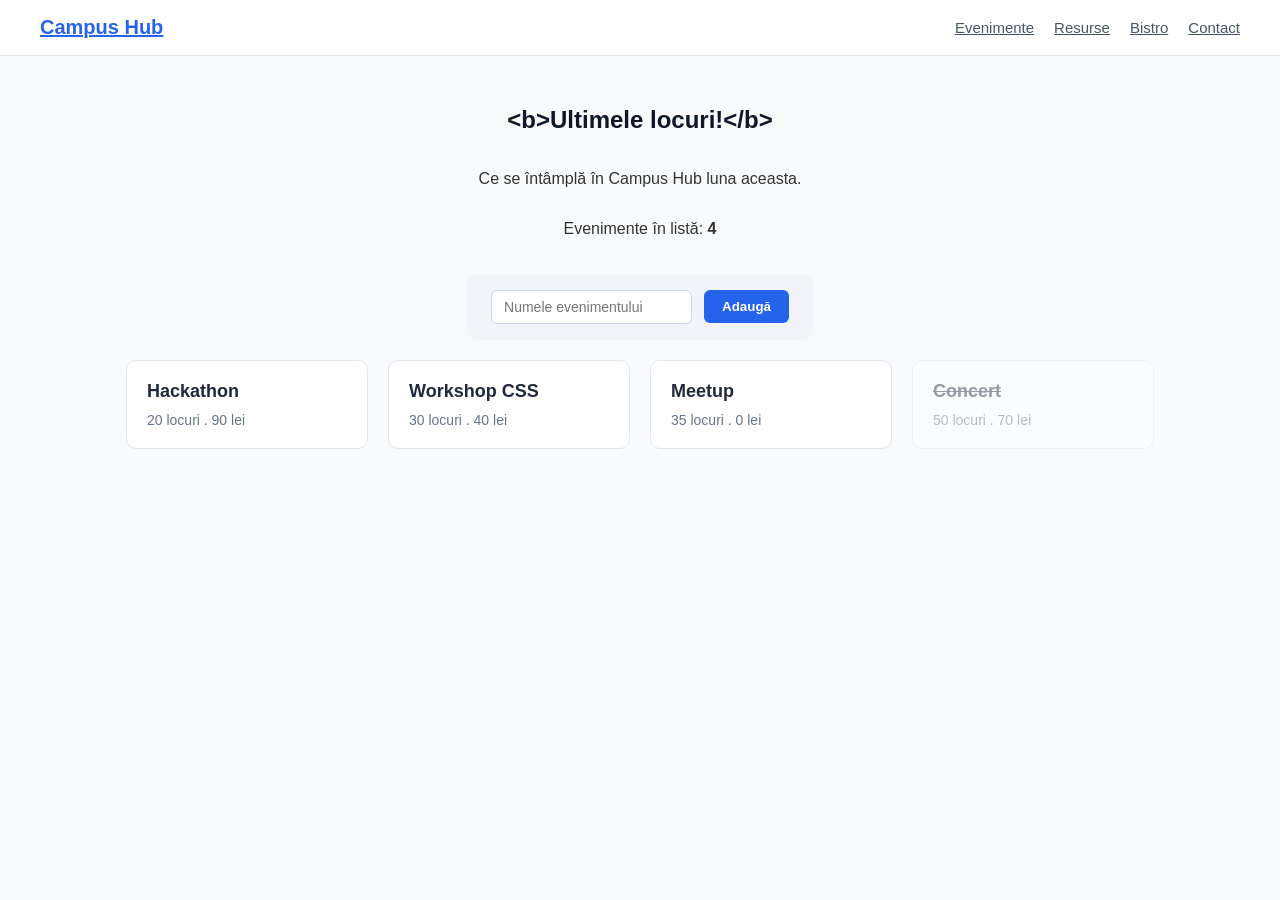
==== evenimente/evenimente.html @ b6b0cda7 "S17: Manipulare DOM" ====
<!doctype html>
<html lang="ro">
  <head>
    <meta charset="UTF-8" />
    <meta name="viewport" content="width=device-width, initial-scale=1.0" />
    <title>Campus Hub · Evenimente</title>

    <link rel="stylesheet" href="../style.css" />
    <link rel="stylesheet" href="evenimente.css" />

    <script defer src="../js/sesiunea-17.js"></script>
    <!-- Exercițiul 1: scrie aici, după linkurile către CSS, linia <script defer src="../js/sesiunea-17.js"></script> -->
  </head>

  <body>
    <header class="header">
      <a class="logo" href="../index.html">Campus Hub</a>

      <nav class="nav-list">
        <a href="evenimente.html">Evenimente</a>
        <a href="../index.html">Resurse</a>
        <a href="../bistro/bistro.html">Bistro</a>
        <a href="#">Contact</a>
      </nav>
    </header>

    <section class="evenimente">
      <h2 id="titlu">Evenimente</h2>

      <p id="descriere">Ce se întâmplă în Campus Hub luna aceasta.</p>

      <p>Evenimente în listă: <strong id="contor">3</strong></p>

      <!-- Sesiunea 18: câmpul și butonul de adăugare. Acum doar stau aici; în sesiunea 18 le legăm cu click. -->
      <div class="signup-form">
        <input
          class="form-input"
          id="input-eveniment"
          type="text"
          placeholder="Numele evenimentului"
        />
        <button class="btn-submit" id="buton-adauga" type="button">
          Adaugă
        </button>
      </div>

      <!-- Sesiunea 18: fiecare card primește la bază două butoane. Stilurile lor sunt deja în evenimente.css.
           <div class="card-actions">
             <button class="btn-edit" type="button">Editează</button>
             <button class="btn-delete" type="button">Șterge</button>
           </div>
      -->

      <div class="card-container" id="lista-evenimente">
        <!-- <div class="card">
          <h3>Hackathon</h3>
          <p>20 locuri · 90 lei</p>
        </div>

        <div class="card">
          <h3>Workshop CSS</h3>
          <p>0 locuri · 40 lei</p>
        </div>

        <div class="card">
          <h3>Meetup</h3>
          <p>35 locuri · 0 lei</p>
        </div> -->
      </div>
    </section>
  </body>
</html>
---- style.css ----
/* Stiluri Generale */
body {
  font-family: "Segoe UI", Tahoma, Geneva, Verdana, sans-serif;
  color: #333333;
  background-color: #f8fafc;
  margin: 0;
  padding: 0;
}

/* Header & Navigare */
.header {
  display: flex;
  justify-content: space-between;
  align-items: center;
  background-color: #ffffff;
  padding: 16px 40px;
  border-bottom: 1px solid #e2e8f0;

  position: sticky;
  top: 0;
  z-index: 10;
}

.logo {
  font-size: 20px;
  font-weight: 700;
  color: #2563eb;
}

.nav-list {
  display: flex;
  gap: 20px;
  align-items: center;
}

.nav-list a {
  color: #475569;
  font-size: 15px;
  font-weight: 500;
}

a {
  color: #2563eb;
}

/* Secțiuni și Separatore */
section {
  padding: 30px 40px;
  display: flex;
  flex-direction: column;
  align-items: center;
}

.separator {
  border: 0;
  border-top: 1px solid #e2e8f0;
  margin: 20px 40px;
}

/* Secțiunea Hero / Principală */
.hero-section {
  background-color: #ffffff;
  border-bottom: 1px solid #e2e8f0;
}

.hero-title {
  font-size: 2rem;
  font-weight: 700;
  color: #1e293b;
  margin: 10px 0;
}

/* Diferența dintre pseudo-clasă și pseudo-element:
   - pseudo-clasa (:hover) stilizează elementul existent într-o anumită stare
     (ex. când mouse-ul este deasupra lui);
   - pseudo-elementul (::after) creează o parte nouă, virtuală, a elementului
     (ex. un emoji adăugat după text, care nu există în HTML). */

/* Pseudo-clasă: la hover se schimbă culoarea */
.hero-title:hover {
  color: #2563eb;
}

/* Pseudo-element: emoji după titlu */
.hero-title::after {
  content: " 🎓";
}

.hero-subtitle {
  font-size: 1.125rem;
  text-align: center;
  font-weight: 400;
  color: #64748b;
  margin: 0 0 20px 0;
}

.hero-img {
  width: 250px;
  max-width: 100%;
  border-radius: 12px;
  margin: 15px 0;

  top: 100px;
}

.btn-link {
  display: flex;
  align-items: center;
  justify-content: center;
  background-color: #eff6ff;
  color: #2563eb;
  padding: 10px 20px;
  border-radius: 8px;
  font-weight: 600;
  margin: 15px 0;
}

/* Liste de informații */
.info-list {
  display: flex;
  gap: 25px;
  padding: 0;
  margin: 20px 0;
}

.info-list li {
  display: flex;
  align-items: center;
  gap: 8px;
  color: #475569;
  font-weight: 500;
}

/* Formular înscriere */
.signup-form {
  display: flex;
  align-items: center;
  gap: 12px;
  background-color: #f1f5f9;
  padding: 16px 24px;
  border-radius: 10px;
  margin: 20px 0;
}

.form-label {
  display: flex;
  align-items: center;
  gap: 10px;
  font-weight: 600;
  color: #334155;
}

.form-input {
  padding: 8px 12px;
  border: 1px solid #cbd5e1;
  border-radius: 6px;
  font-size: 14px;
}

.btn-submit {
  display: flex;
  align-items: center;
  gap: 8px;
  background-color: #2563eb;
  color: #ffffff;
  border: none;
  padding: 9px 18px;
  border-radius: 6px;
  font-weight: 600;
}

/* Tabel */
.schedule-table {
  border-collapse: collapse;
  margin: 20px 0;
  width: 100%;
  max-width: 300px;
  background-color: #ffffff;
  border: 1px solid #e2e8f0;
  border-radius: 8px;
}

.schedule-table th {
  background-color: #f8fafc;
  color: #475569;
  font-weight: 600;
  padding: 12px;
  border-bottom: 1px solid #e2e8f0;
}

.schedule-table td {
  padding: 12px;
  color: #334155;
  border-bottom: 1px solid #f1f5f9;
}

/* Carduri Evenimente */
.evenimente h2,
.resources-section h2 {
  font-size: 24px;
  color: #0f172a;
  margin-bottom: 20px;
}

.card-container {
  display: flex;
  gap: 20px;
  justify-content: center;
  position: relative;
}

.card {
  background-color: #ffffff;
  border: 1px solid #e2e8f0;
  border-radius: 10px;
  padding: 20px;
  width: 200px;
  display: flex;
  flex-direction: column;
  gap: 10px;
  position: relative;
}

/* Tema sesiunii 7: transition pe .card (nu pe :hover), ca să meargă și la întoarcere */
.card {
  transition:
    box-shadow 0.3s ease,
    top 0.3s ease;
}

.card:hover {
  position: relative;
  top: -14px;
  box-shadow: 0 10px 24px blue;
}

#card-active {
  background-color: #1ef23a;
  right: 14px;
  z-index: 3;
}

.card-nou {
  color: white;
  padding: 2px 4px;
  border-radius: 5px;
  background-color: #fc397d;

  position: absolute;
  right: -5px;
  z-index: 2;
  /* top: -5; */
}

/* .card */

.card h3 {
  margin: 0;
  font-size: 18px;
  color: #1e293b;
  display: flex;
  align-items: center;
  gap: 8px;
}

.card p {
  margin: 0;
  color: #64748b;
  font-size: 14px;
}

.data {
  color: #2563eb;
  font-weight: 700;
}

/* Secțiunea Resurse */
.resource-description {
  color: #475569;
  max-width: 600px;
  margin-bottom: 15px;
}

code {
  background-color: #e2e8f0;
  padding: 2px 6px;
  border-radius: 4px;
  font-size: 14px;
}

.resources-list {
  display: flex;
  flex-direction: column;
  gap: 10px;
  margin-bottom: 25px;
}

.resources-list li {
  color: #334155;
}

.video-embed {
  width: 100%;
  max-width: 560px;
  height: auto;
  aspect-ratio: 16 / 9;
  border-radius: 12px;
  border: 1px solid #e2e8f0;
}

/* Footer */
.footer {
  display: flex;
  justify-content: space-between;
  align-items: center;
  background-color: #ffffff;
  padding: 20px 40px;
  border-top: 1px solid #e2e8f0;
  color: #64748b;
  font-size: 14px;
}

.footer-links {
  display: flex;
  gap: 16px;
}

.footer-links a {
  color: #64748b;
  font-weight: 500;
}

.chat-wid {
  position: fixed;
  right: 50px;
  bottom: 50px;
}

/* min-width =  */
/* width = doar daca ecranul === width */
/* max-width = de la 0 pana la max */

@media (max-width: 768px) {
  .header {
    padding: 12px 20px;
  }

  .nav-list {
    gap: 12px;
  }

  section {
    padding: 24px 20px;
  }

  .hero-title {
    font-size: 1.5rem;
    text-align: center;
  }

  .info-list {
    flex-direction: column;
    align-items: flex-start;
    gap: 12px;
  }

  .signup-form {
    flex-direction: column;
    align-items: stretch;
  }

  .form-label {
    flex-direction: column;
    align-items: flex-start;
  }

  .form-input,
  .btn-submit {
    box-sizing: border-box;
    width: 100%;
  }

  .btn-submit {
    justify-content: center;
  }

  .card-container {
    flex-direction: column;
    width: 100%;
  }

  .card {
    width: 100%;
    box-sizing: border-box;
  }

  .footer {
    flex-direction: column;
    gap: 12px;
  }

  .chat-wid {
    right: 20px;
    bottom: 20px;
  }
}

/* ==========================================================================
   Tema sesiunii 7: Campus Hub prinde viață
   ========================================================================== */

/* Rânduri alternate în agenda evenimentului */
.schedule-table tbody tr:nth-child(even) {
  background-color: #f8fafc;
}

/* Badge-ul „Nou” pulsează (doar cel din card, nu și butonul de chat) */
@keyframes pulse {
  0% {
    opacity: 1;
  }
  50% {
    opacity: 0.4;
  }
  100% {
    opacity: 1;
  }
}

.card .card-nou {
  animation: pulse 1.5s ease infinite;
}
---- evenimente/evenimente.css ----
/* Campus Hub · pagina Evenimente
   Aspectul de bază (antet, carduri, câmp, buton) vine din ../style.css.
   Aici sunt doar regulile care nu există acolo. */

/* Cardurile adăugate de JavaScript trec pe rândul următor, nu ies din pagină */
.card-container {
  flex-wrap: wrap;
}

/* Clase pe care JavaScript le pune și le scoate cu classList (sesiunea 17) */
.epuizat {
  opacity: 0.45;
}

.epuizat h3 {
  text-decoration: line-through;
}

.recomandat {
  border: 2px solid #fc397d;
}

/* ==========================================================================
   Pregătit pentru sesiunea 18: butoanele de pe carduri.
   Câmpul și butonul „Adaugă” folosesc clasele din style.css:
   .signup-form, .form-input, .btn-submit.
   ========================================================================== */

/* Rândul cu butoanele Editează și Șterge, la baza cardului */
.card-actions {
  display: flex;
  gap: 8px;
  margin-top: 4px;
}

.btn-edit,
.btn-delete {
  flex: 1;
  padding: 6px 10px;
  border-radius: 6px;
  font-size: 13px;
  font-weight: 600;
  cursor: pointer;
}

.btn-edit {
  background-color: #eff6ff;
  color: #2563eb;
  border: 1px solid #bfdbfe;
}

.btn-delete {
  background-color: #fff1f2;
  color: #e11d48;
  border: 1px solid #fecdd3;
}

/* Câmpul care apare în card când editezi un eveniment */
.card-input {
  padding: 6px 10px;
  border: 1px solid #cbd5e1;
  border-radius: 6px;
  font-size: 14px;
}
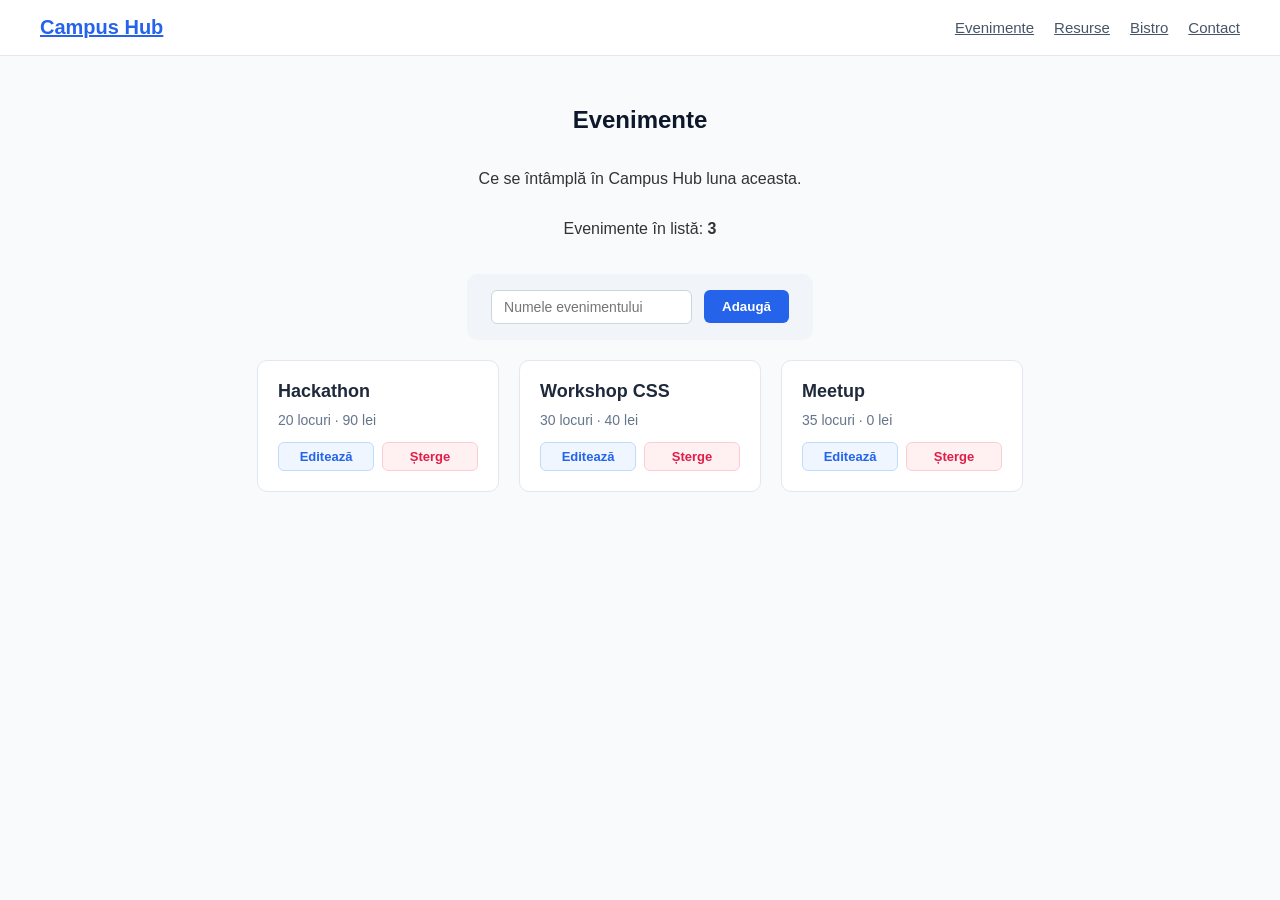
==== commit dcef5220: "S18: DOM Evenimente" ====
--- a/evenimente/evenimente.html
+++ b/evenimente/evenimente.html
@@ -8,7 +8,7 @@
     <link rel="stylesheet" href="../style.css" />
     <link rel="stylesheet" href="evenimente.css" />
 
-    <script defer src="../js/sesiunea-17.js"></script>
+    <script defer src="../js/sesiunea-18.js"></script>
     <!-- Exercițiul 1: scrie aici, după linkurile către CSS, linia <script defer src="../js/sesiunea-17.js"></script> -->
   </head>
 
